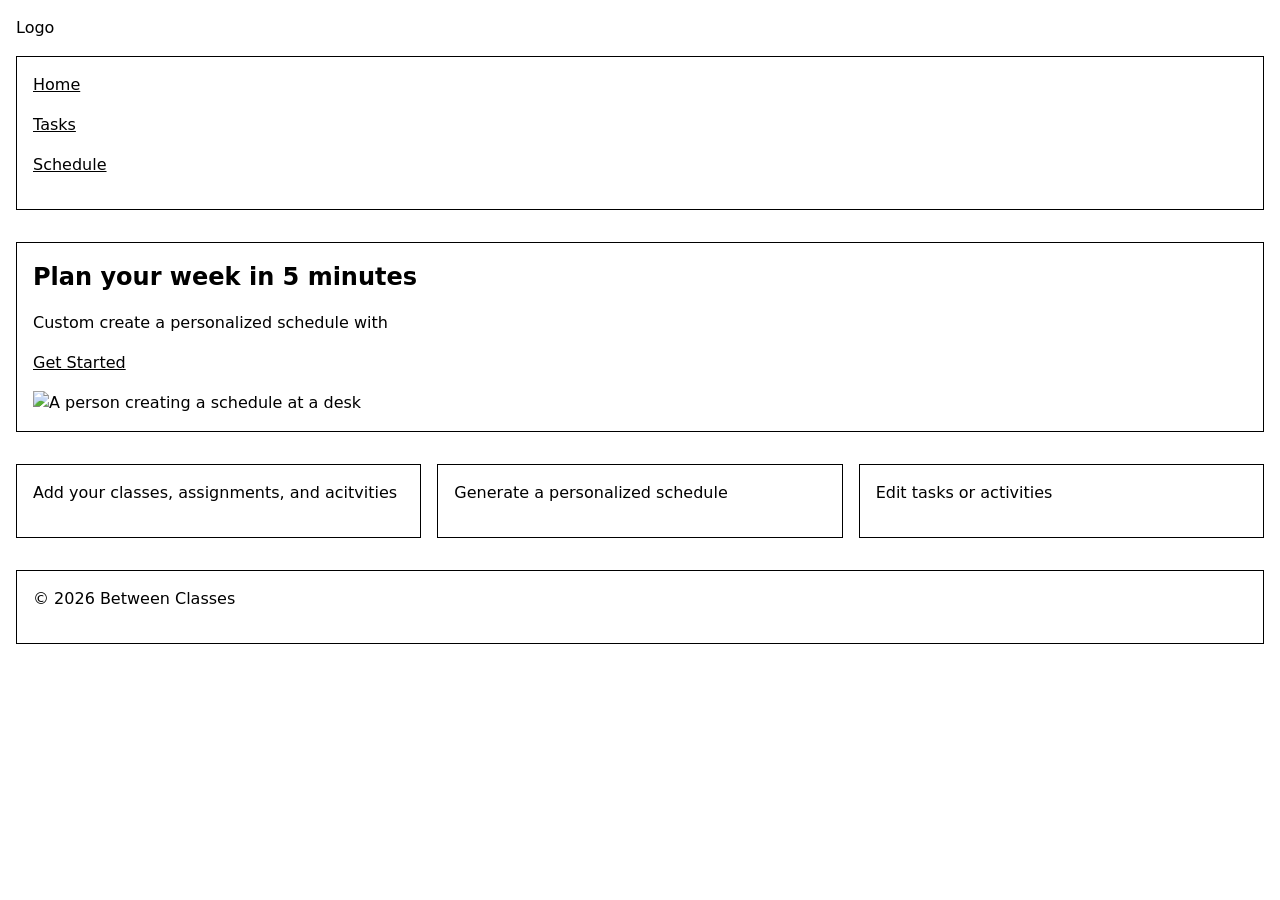
==== home.html @ 4d96de3d "Replace placeholder text with real content" ====
<!doctype html>
<html lang="en">
  <head>
    <meta charset="UTF-8" />
    <meta name="viewport" content="width=device-width, initial-scale=1.0" />
    <title>Home | [Project Name]</title>
    <link rel="stylesheet" href="style.css" />
  </head>
  <body>
    <main class="page">
    <!--NAVIGATION-->
      <header class="nav">
        <p>Logo</p>
        <nav>
          <p><a href="home.html">Home</a></p>  
          <p><a href ="tasks.html">Tasks</a></p>
          <p><a href ="schedule.html">Schedule</a></p>
        </nav>
      </header>

    <!--HERO SECTION-->
      <section class="hero">
        <h1>Plan your week in 5 minutes</h1>
        <p>Custom create a personalized schedule with</p>
        <p><a href="tasks.html">Get Started</a></p>
        <img src="https://picsum.photos/800/600" alt="A person creating a schedule at a desk">
      </section>

    <!--HOW IT WORKS-->
      <section class="to_do">
        <p>Add your classes, assignments, and acitvities</p>
      </section>

      <section class="create">
        <p>Generate a personalized schedule</p>
      </section>

      <section class="edit">
        <p>Edit tasks or activities</p>
      </section>

    <!--FOOTER-->
       <footer class="footer">
        <p>© 2026 Between Classes</p>
      </footer>
    
     </main>
  </body>
</html>
---- style.css ----
/* === RESET === */
*,
*::before,
*::after {
  margin: 0;
  padding: 0;
  box-sizing: border-box;
}

/* START BELOW */

.page {
  display: grid;
  grid-template-columns: repeat(12, 1fr);
  gap: 1rem;
}

img {
  max-width: 100%;
  height: auto;
}

.nav,
.hero,
.input,
.generate, /* Fixed a gap- changed to full width */
.calendar,
.footer {
grid-column: 1 / 13;
}

/* Decided to split this section into 3 groups */
.to_do {
grid-column: 1 / 5;
}

.create {
grid-column: 5 / 9;
}

.edit {
grid-column: 9 / 13;
}

body {
  font-family: system-ui, sans-serif;
  line-height: 1.5;
  padding: 1rem;
}

nav {
  border: 1px solid black;
  padding: 1rem;
  margin-bottom: 1rem;
}

section, footer {
  border: 1px solid black;
  padding: 1rem;
  margin-bottom: 1rem;
}

button {
  padding: 0.5rem;
  margin-bottom: 1rem;
}

h1, h2, p {
  margin-bottom: 1rem;
}

a {
  color: black;
}

@media (max-width: 445px) {
  .to_do,
  .create,
  .edit {
    grid-column: 1 / 13; 
  }
}

@media (max-width: 270px) {
  .input {
    overflow-wrap: break-word;
    word-wrap: break-word;
  }
}
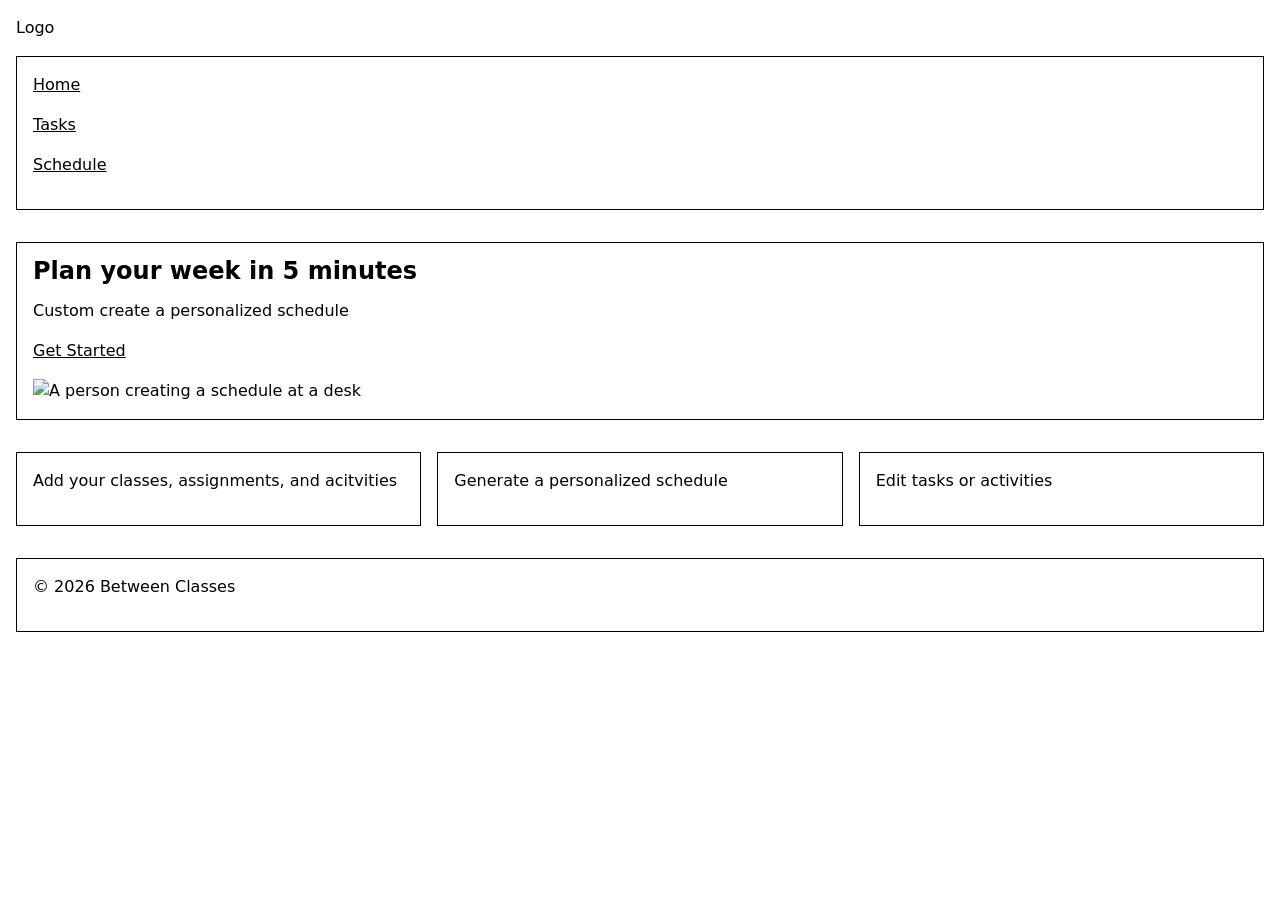
==== commit 0887e5e2: "Remove fixed heights, let content size sections" ====
--- a/home.html
+++ b/home.html
@@ -21,7 +21,7 @@
     <!--HERO SECTION-->
       <section class="hero">
         <h1>Plan your week in 5 minutes</h1>
-        <p>Custom create a personalized schedule with</p>
+        <p>Custom create a personalized schedule</p>
         <p><a href="tasks.html">Get Started</a></p>
         <img src="https://picsum.photos/800/600" alt="A person creating a schedule at a desk">
       </section>
--- a/style.css
+++ b/style.css
@@ -32,19 +32,22 @@
 /* Decided to split this section into 3 groups */
 .to_do {
 grid-column: 1 / 5;
+max-width: 65ch
 }
 
 .create {
 grid-column: 5 / 9;
+max-width: 65ch
 }
 
 .edit {
 grid-column: 9 / 13;
+max-width: 65ch
 }
 
 body {
   font-family: system-ui, sans-serif;
-  line-height: 1.5;
+  line-height: 1.5rem;
   padding: 1rem;
 }
 
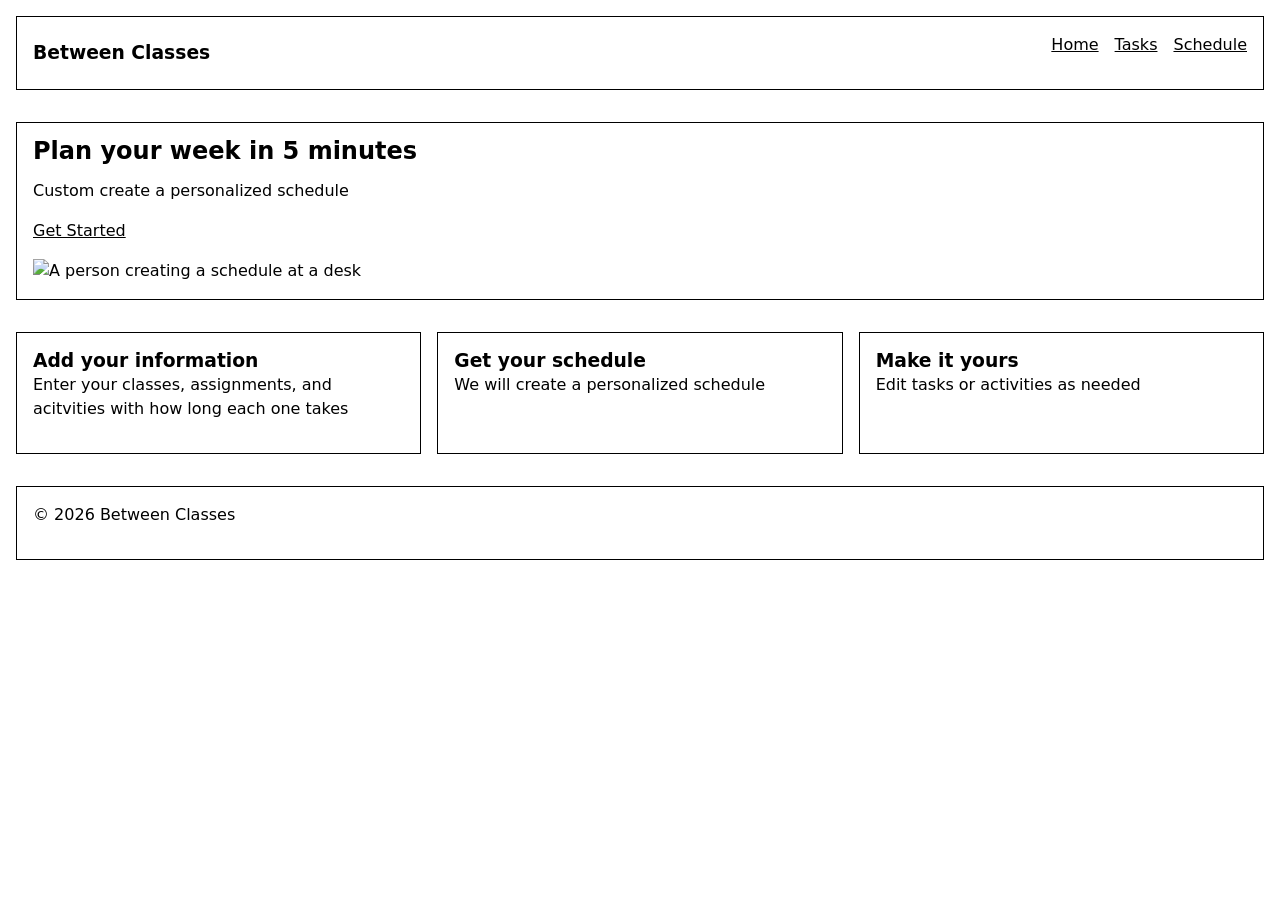
==== commit 24efa4ce: "Add layout audit and Make nav a flex row" ====
--- a/home.html
+++ b/home.html
@@ -10,11 +10,12 @@
     <main class="page">
     <!--NAVIGATION-->
       <header class="nav">
-        <p>Logo</p>
         <nav>
-          <p><a href="home.html">Home</a></p>  
-          <p><a href ="tasks.html">Tasks</a></p>
-          <p><a href ="schedule.html">Schedule</a></p>
+          <h3>Between Classes</h3>
+          <div class="nav-links">
+              <p><a href="home.html">Home</a></p>  
+              <p><a href ="tasks.html">Tasks</a></p>
+              <p><a href ="schedule.html">Schedule</a></p>
         </nav>
       </header>
 
@@ -28,15 +29,18 @@
 
     <!--HOW IT WORKS-->
       <section class="to_do">
-        <p>Add your classes, assignments, and acitvities</p>
+        <h3>Add your information</h3>
+        <p>Enter your classes, assignments, and acitvities with how long each one takes</p>
       </section>
 
       <section class="create">
-        <p>Generate a personalized schedule</p>
+        <h3> Get your schedule</h3>
+        <p>We will create a personalized schedule</p>
       </section>
 
       <section class="edit">
-        <p>Edit tasks or activities</p>
+        <h3>Make it yours</h3>
+        <p>Edit tasks or activities as needed</p>
       </section>
 
     <!--FOOTER-->
--- a/style.css
+++ b/style.css
@@ -27,6 +27,19 @@
 .calendar,
 .footer {
 grid-column: 1 / 13;
+}
+
+
+nav {
+  display: flex;
+  justify-content: space-between;
+  align-items: center;
+  gap: 1rem;
+}
+
+.nav-links {
+  display: flex;
+  gap: 1rem;
 }
 
 /* Decided to split this section into 3 groups */
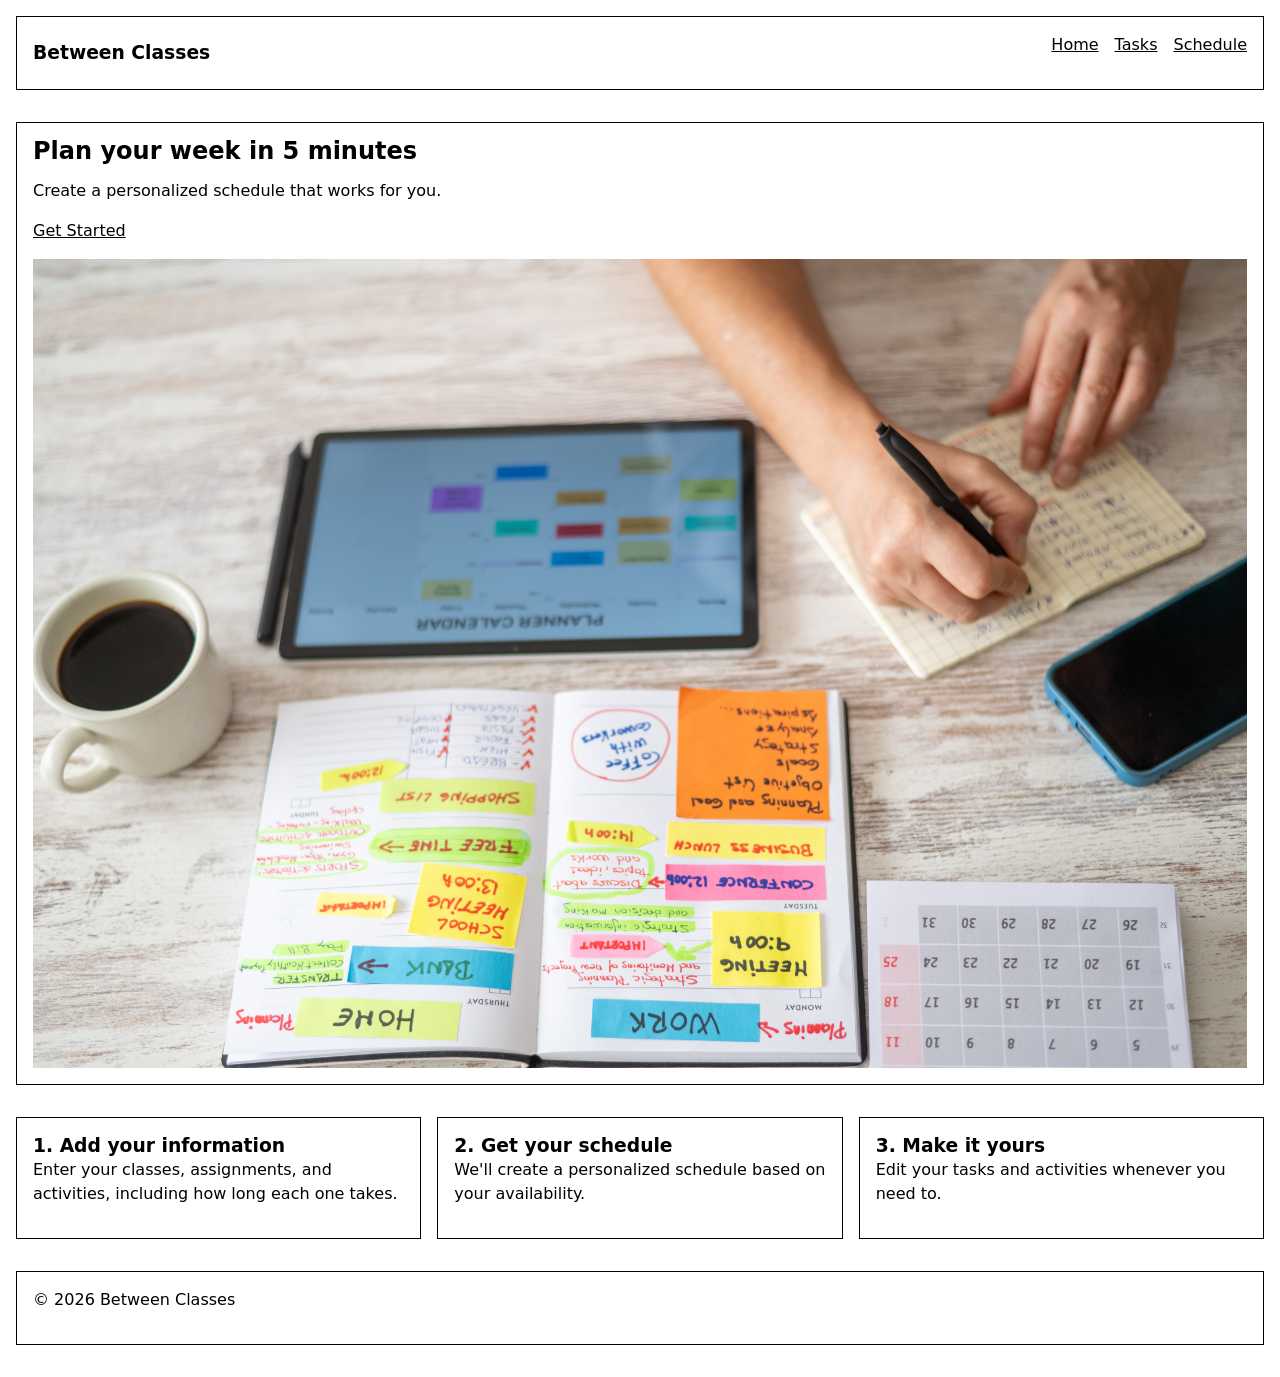
==== commit 08466475: "fixed comments form last homework" ====
--- a/home.html
+++ b/home.html
@@ -1,54 +1,63 @@
+
 <!doctype html>
 <html lang="en">
   <head>
     <meta charset="UTF-8" />
     <meta name="viewport" content="width=device-width, initial-scale=1.0" />
-    <title>Home | [Project Name]</title>
+    <title>Home | Between Classes</title>
     <link rel="stylesheet" href="style.css" />
   </head>
+
   <body>
     <main class="page">
-    <!--NAVIGATION-->
+
+      <!-- NAVIGATION -->
       <header class="nav">
         <nav>
           <h3>Between Classes</h3>
+
           <div class="nav-links">
-              <p><a href="home.html">Home</a></p>  
-              <p><a href ="tasks.html">Tasks</a></p>
-              <p><a href ="schedule.html">Schedule</a></p>
+            <p><a href="home.html">Home</a></p>
+            <p><a href="tasks.html">Tasks</a></p>
+            <p><a href="schedule.html">Schedule</a></p>
+          </div>
         </nav>
       </header>
 
-    <!--HERO SECTION-->
+      <!-- HERO SECTION -->
       <section class="hero">
         <h1>Plan your week in 5 minutes</h1>
-        <p>Custom create a personalized schedule</p>
+        <p>Create a personalized schedule that works for you.</p>
         <p><a href="tasks.html">Get Started</a></p>
-        <img src="https://picsum.photos/800/600" alt="A person creating a schedule at a desk">
+
+        <img
+          src="AdobeStock_2180172801.jpeg"
+          alt="A person creating a schedule at a desk"
+        />
       </section>
 
-    <!--HOW IT WORKS-->
+      <!-- HOW IT WORKS -->
       <section class="to_do">
-        <h3>Add your information</h3>
-        <p>Enter your classes, assignments, and acitvities with how long each one takes</p>
+        <h3>1. Add your information</h3>
+        <p>Enter your classes, assignments, and activities, including how long each one takes.</p>
       </section>
 
       <section class="create">
-        <h3> Get your schedule</h3>
-        <p>We will create a personalized schedule</p>
+        <h3>2. Get your schedule</h3>
+        <p>We'll create a personalized schedule based on your availability.</p>
       </section>
 
       <section class="edit">
-        <h3>Make it yours</h3>
-        <p>Edit tasks or activities as needed</p>
+        <h3>3. Make it yours</h3>
+        <p>Edit your tasks and activities whenever you need to.</p>
       </section>
 
-    <!--FOOTER-->
-       <footer class="footer">
+      <!-- FOOTER -->
+      <footer class="footer">
         <p>© 2026 Between Classes</p>
       </footer>
-    
-     </main>
+
+    </main>
   </body>
 </html>
 
--- a/style.css
+++ b/style.css
@@ -40,6 +40,16 @@
 .nav-links {
   display: flex;
   gap: 1rem;
+}
+
+.hero, .to_do, .edit, .create, .input, .calendar {
+  display: flex;
+  flex-direction: column;
+}
+
+.footer {
+  display: flex;
+  flex-direction: row;
 }
 
 /* Decided to split this section into 3 groups */
@@ -95,6 +105,11 @@
   .edit {
     grid-column: 1 / 13; 
   }
+  
+  nav {
+    flex-direction: column;
+    align-items: flex-start;
+  }
 }
 
 @media (max-width: 270px) {
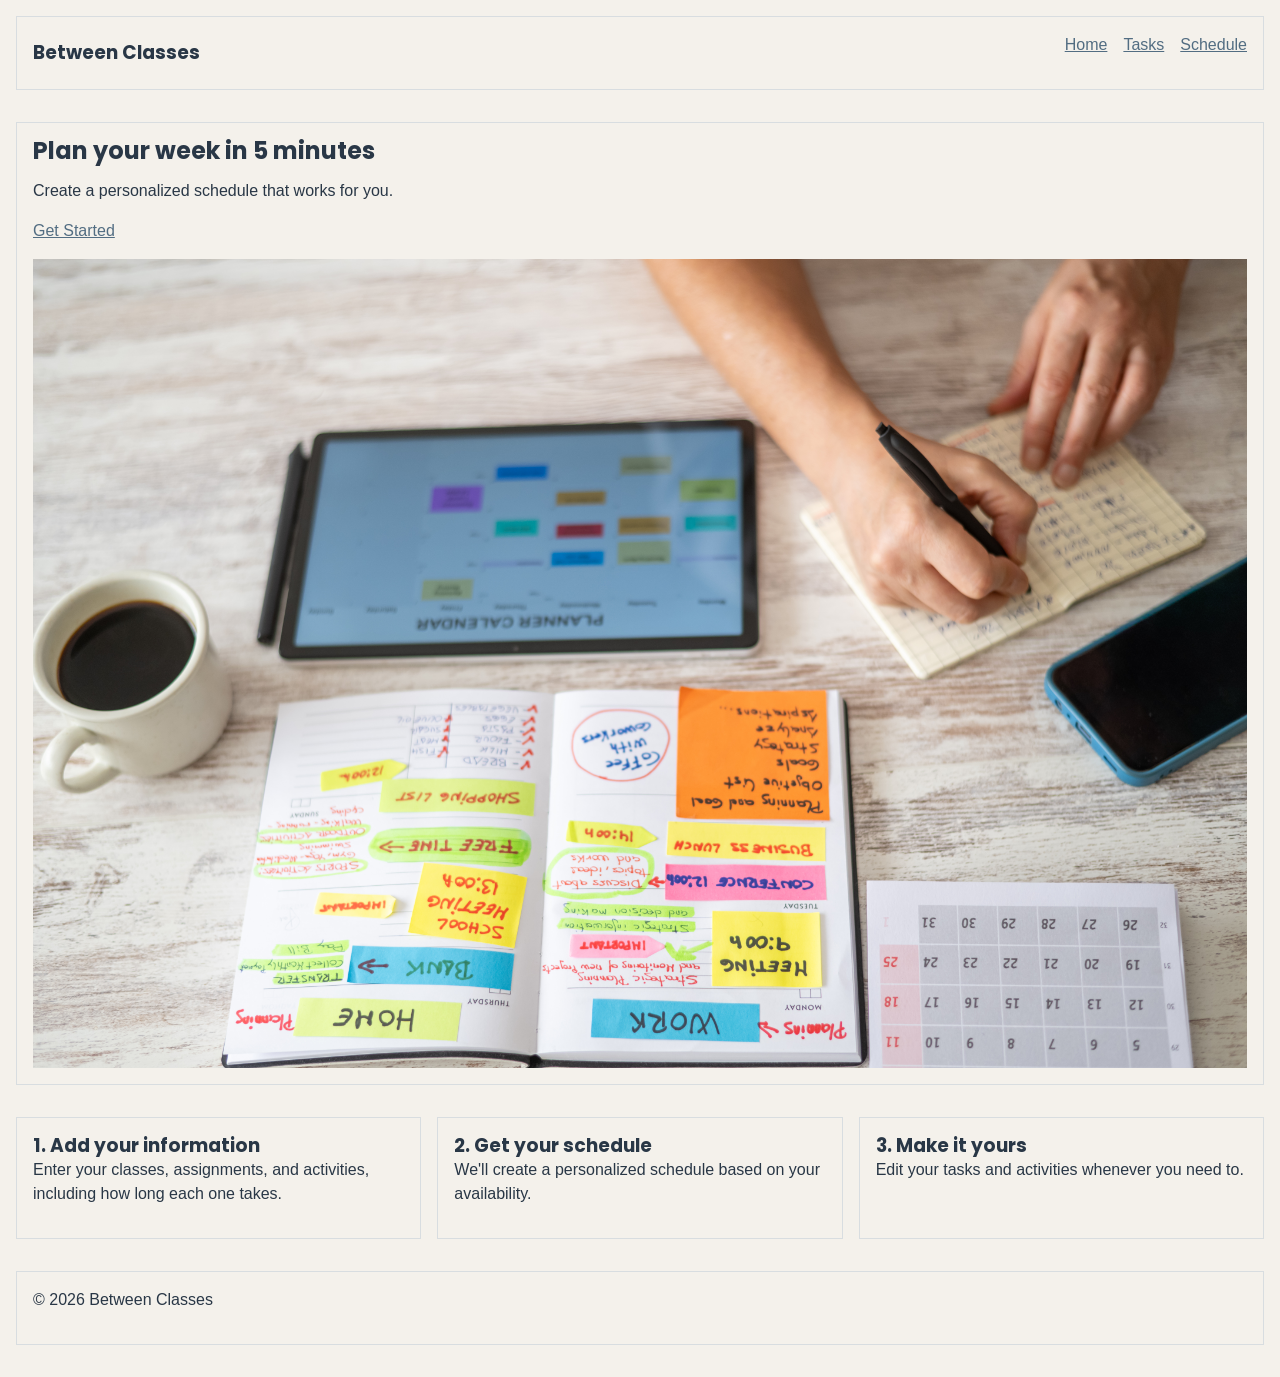
==== commit e6467cc5: "Add custom properties" ====
--- a/home.html
+++ b/home.html
@@ -5,6 +5,9 @@
     <meta charset="UTF-8" />
     <meta name="viewport" content="width=device-width, initial-scale=1.0" />
     <title>Home | Between Classes</title>
+    <link rel="preconnect" href="https://fonts.googleapis.com">
+    <link rel="preconnect" href="https://fonts.gstatic.com" crossorigin>
+    <link href="https://fonts.googleapis.com/css2?family=Poppins:wght@400;500;600;700&display=swap" rel="stylesheet">
     <link rel="stylesheet" href="style.css" />
   </head>
 
--- a/style.css
+++ b/style.css
@@ -9,10 +9,35 @@
 
 /* START BELOW */
 
+
+/* === DESIGN VARIABLES === */
+:root {
+  /* COLORS */
+  --color-primary: #526D82;
+  --color-secondary: #A9BDCA;
+  --color-text: #293746;
+  --color-background: #F4F1EB;
+  --color-white: #FFFFFF;
+  --color-border: #D8DDE0;
+  --color-event: #E6EEF2;
+
+  /* SPACING */
+  --space-s: 0.5rem;
+  --space-m: 1rem;
+  --space-l: 2rem;
+
+  /* FONTS */
+  --font-heading: "Poppins", sans-serif;
+  --font-body: Arial, sans-serif;
+}
+
+
+/* === GRID LAYOUT === */
 .page {
   display: grid;
   grid-template-columns: repeat(12, 1fr);
-  gap: 1rem;
+  gap: var(--space-m);
+  background: var(--color-background);
 }
 
 img {
@@ -23,25 +48,31 @@
 .nav,
 .hero,
 .input,
-.generate, /* Fixed a gap- changed to full width */
+.generate,
 .calendar,
 .footer {
-grid-column: 1 / 13;
+  grid-column: 1 / 13;
 }
 
 
+/* === NAVIGATION === */
 nav {
   display: flex;
   justify-content: space-between;
   align-items: center;
-  gap: 1rem;
+  gap: var(--space-m);
+  border: 1px solid var(--color-border);
+  padding: var(--space-m);
+  margin-bottom: var(--space-m);
 }
 
 .nav-links {
   display: flex;
-  gap: 1rem;
+  gap: var(--space-m);
 }
 
+
+/* === SECTIONS === */
 .hero, .to_do, .edit, .create, .input, .calendar {
   display: flex;
   flex-direction: column;
@@ -52,60 +83,85 @@
   flex-direction: row;
 }
 
-/* Decided to split this section into 3 groups */
+
+/* === HOW IT WORKS === */
 .to_do {
-grid-column: 1 / 5;
-max-width: 65ch
+  grid-column: 1 / 5;
 }
 
 .create {
-grid-column: 5 / 9;
-max-width: 65ch
+  grid-column: 5 / 9;
 }
 
 .edit {
-grid-column: 9 / 13;
-max-width: 65ch
+  grid-column: 9 / 13;
 }
 
+
+/* === GENERAL STYLING === */
 body {
-  font-family: system-ui, sans-serif;
+  font-family: var(--font-body);
   line-height: 1.5rem;
-  padding: 1rem;
-}
-
-nav {
-  border: 1px solid black;
-  padding: 1rem;
-  margin-bottom: 1rem;
+  padding: var(--space-m);
+  background: var(--color-background);
+  color: var(--color-text);
 }
 
 section, footer {
-  border: 1px solid black;
-  padding: 1rem;
-  margin-bottom: 1rem;
+  border: 1px solid var(--color-border);
+  padding: var(--space-m);
+  margin-bottom: var(--space-m);
+}
+
+h1, h2, p {
+  margin-bottom: var(--space-m);
+}
+
+h1, h2, h3 {
+  font-family: var(--font-heading);
 }
 
 button {
-  padding: 0.5rem;
-  margin-bottom: 1rem;
-}
-
-h1, h2, p {
-  margin-bottom: 1rem;
+  padding: var(--space-s);
+  margin-bottom: var(--space-m);
+  background: var(--color-primary);
+  color: var(--color-white);
+  border: none;
 }
 
 a {
-  color: black;
+  color: var(--color-primary);
 }
 
+
+/* === WEEKLY CALENDAR === */
+.week-grid {
+  display: grid;
+  grid-template-columns: repeat(7, 1fr);
+  gap: var(--space-s);
+}
+
+.day {
+  border: 1px solid var(--color-border);
+  background: var(--color-white);
+  padding: var(--space-s);
+  min-width: 0;
+}
+
+.day a {
+  background: var(--color-event);
+  color: var(--color-primary);
+}
+
+
+/* === MEDIA QUERY === */
 @media (max-width: 445px) {
   .to_do,
   .create,
   .edit {
-    grid-column: 1 / 13; 
+    grid-column: 1 / 13;
   }
-  
+
   nav {
     flex-direction: column;
     align-items: flex-start;
@@ -118,3 +174,9 @@
     word-wrap: break-word;
   }
 }
+
+@media (max-width: 930px) {
+  .week-grid {
+    grid-template-columns: repeat(2, 1fr);
+  }
+}
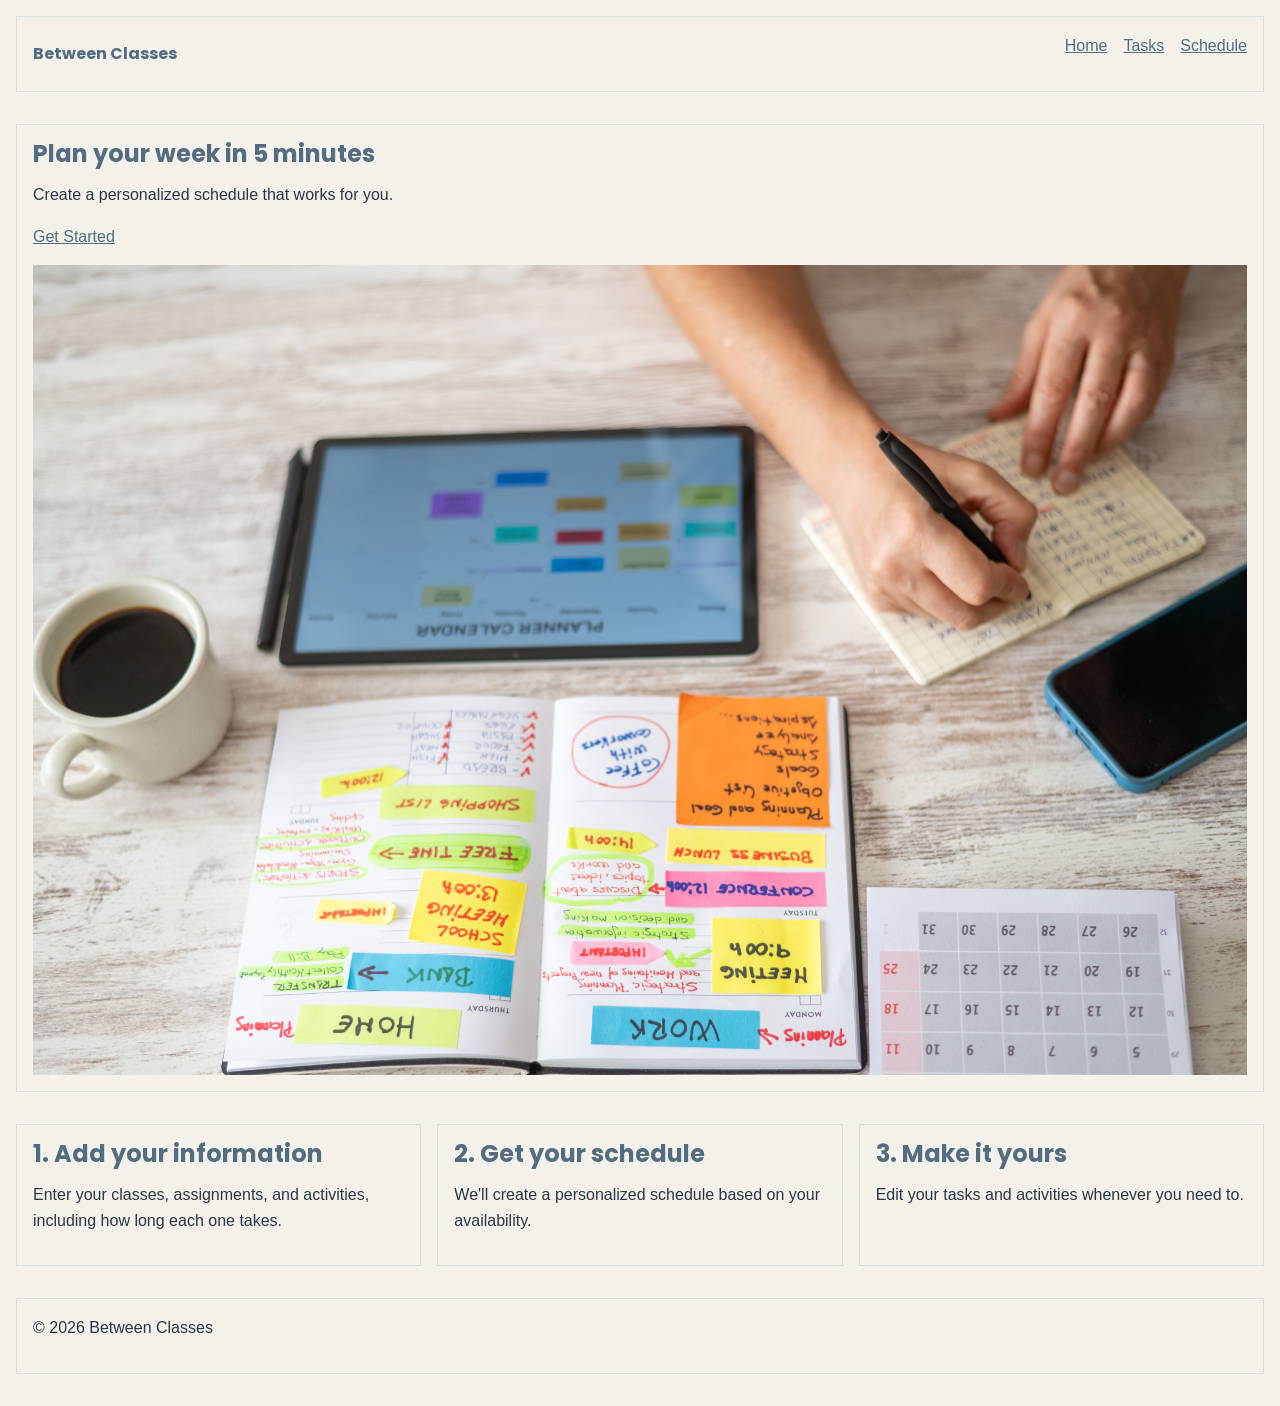
==== commit d984b6c2: "Fix accessibility issues" ====
--- a/home.html
+++ b/home.html
@@ -17,8 +17,7 @@
       <!-- NAVIGATION -->
       <header class="nav">
         <nav>
-          <h3>Between Classes</h3>
-
+          <p class="logo">Between Classes</p>
           <div class="nav-links">
             <p><a href="home.html">Home</a></p>
             <p><a href="tasks.html">Tasks</a></p>
@@ -41,17 +40,17 @@
 
       <!-- HOW IT WORKS -->
       <section class="to_do">
-        <h3>1. Add your information</h3>
+        <h2>1. Add your information</h2>
         <p>Enter your classes, assignments, and activities, including how long each one takes.</p>
       </section>
 
       <section class="create">
-        <h3>2. Get your schedule</h3>
+        <h2>2. Get your schedule</h2>
         <p>We'll create a personalized schedule based on your availability.</p>
       </section>
 
       <section class="edit">
-        <h3>3. Make it yours</h3>
+        <h2>3. Make it yours</h2>
         <p>Edit your tasks and activities whenever you need to.</p>
       </section>
 
--- a/style.css
+++ b/style.css
@@ -19,7 +19,6 @@
   --color-background: #F4F1EB;
   --color-white: #FFFFFF;
   --color-border: #D8DDE0;
-  --color-event: #E6EEF2;
 
   /* SPACING */
   --space-s: 0.5rem;
@@ -40,17 +39,21 @@
   background: var(--color-background);
 }
 
+.logo {
+  color: var(--color-primary);
+  font-family: var(--font-heading);
+  font-weight: 700;
+  font-size: var(--space-m);
+  margin-bottom: 0;
+}
+
 img {
   max-width: 100%;
   height: auto;
+  display: block;
 }
 
-.nav,
-.hero,
-.input,
-.generate,
-.calendar,
-.footer {
+.nav,.hero,.input,.generate,.calendar,.footer {
   grid-column: 1 / 13;
 }
 
@@ -73,16 +76,9 @@
 
 
 /* === SECTIONS === */
-.hero, .to_do, .edit, .create, .input, .calendar {
-  display: flex;
-  flex-direction: column;
+.hero, .to_do, .edit, .create, .input, .calendar, .footer {
+    grid-column: 1 / 13;
 }
-
-.footer {
-  display: flex;
-  flex-direction: row;
-}
-
 
 /* === HOW IT WORKS === */
 .to_do {
@@ -101,10 +97,14 @@
 /* === GENERAL STYLING === */
 body {
   font-family: var(--font-body);
-  line-height: 1.5rem;
+  line-height: 1.6rem;
   padding: var(--space-m);
   background: var(--color-background);
   color: var(--color-text);
+}
+
+p {
+  max-width: 65ch;
 }
 
 section, footer {
@@ -117,8 +117,10 @@
   margin-bottom: var(--space-m);
 }
 
-h1, h2, h3 {
+h1, h2 {
   font-family: var(--font-heading);
+  color: var(--color-primary);
+
 }
 
 button {
@@ -149,7 +151,6 @@
 }
 
 .day a {
-  background: var(--color-event);
   color: var(--color-primary);
 }
 
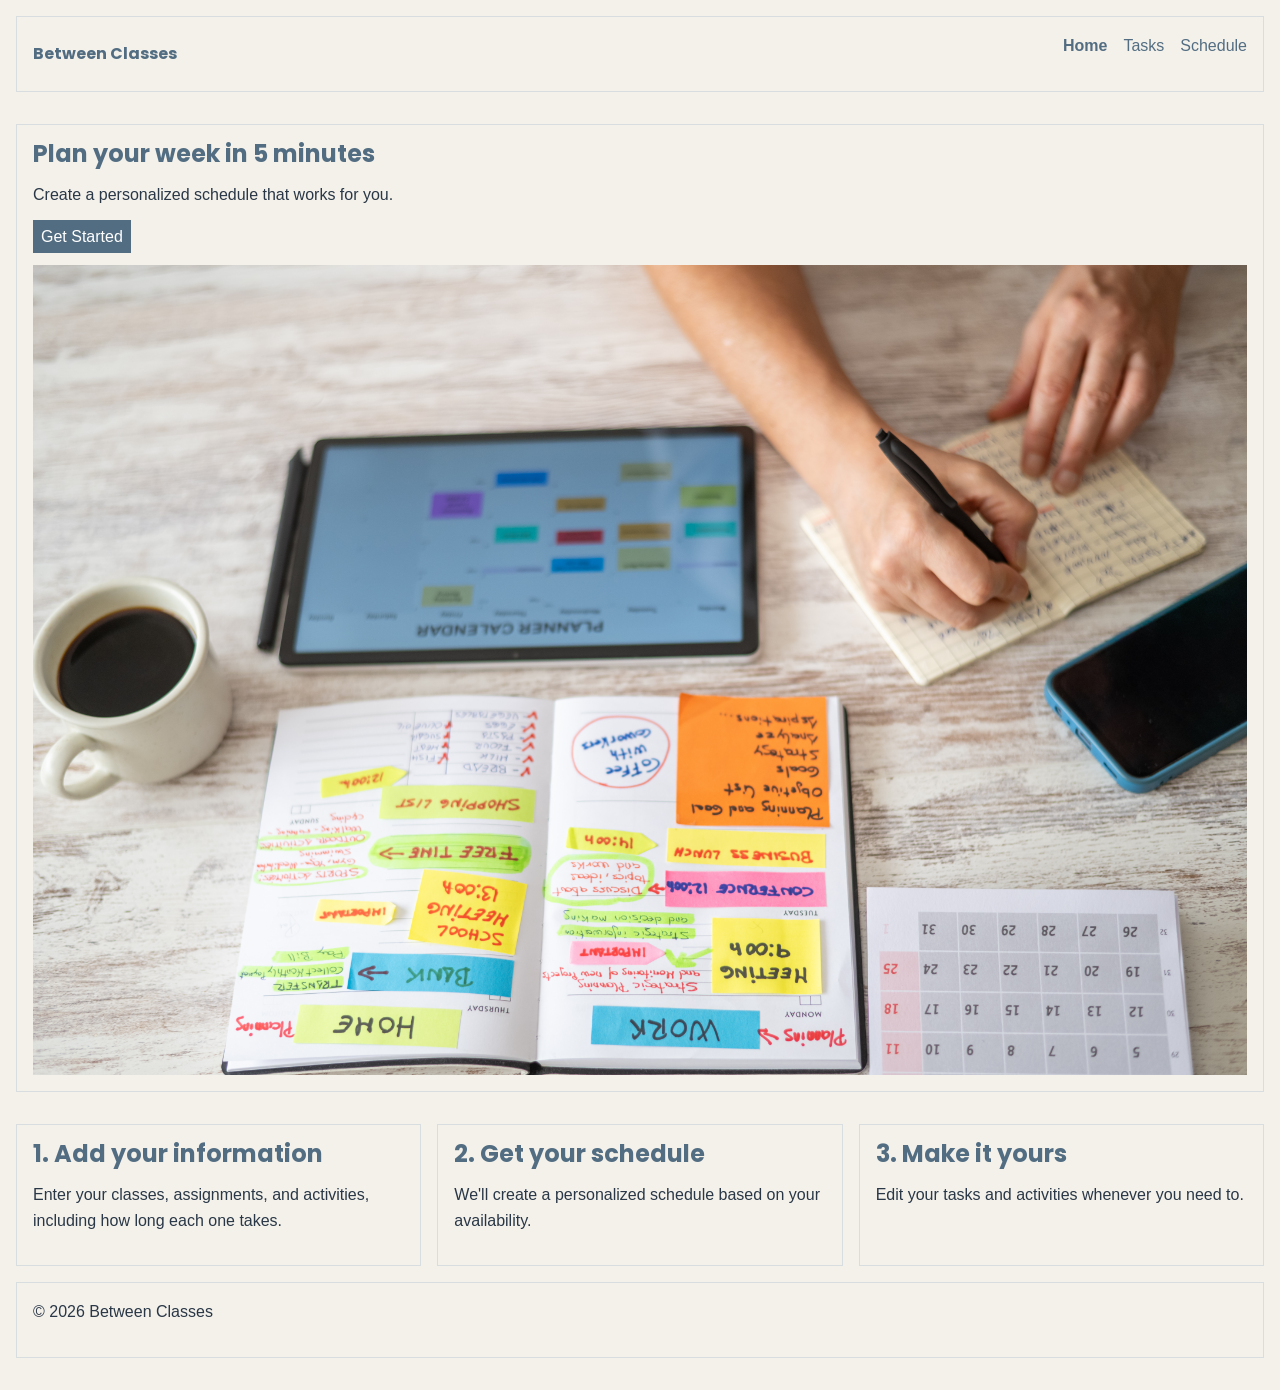
==== commit 7c521537: "Add reflection" ====
--- a/home.html
+++ b/home.html
@@ -19,7 +19,7 @@
         <nav>
           <p class="logo">Between Classes</p>
           <div class="nav-links">
-            <p><a href="home.html">Home</a></p>
+            <p><a href="home.html" class="current">Home</a></p>
             <p><a href="tasks.html">Tasks</a></p>
             <p><a href="schedule.html">Schedule</a></p>
           </div>
@@ -30,7 +30,7 @@
       <section class="hero">
         <h1>Plan your week in 5 minutes</h1>
         <p>Create a personalized schedule that works for you.</p>
-        <p><a href="tasks.html">Get Started</a></p>
+        <p class="start"><a href="tasks.html">Get Started</a></p>
 
         <img
           src="AdobeStock_2180172801.jpeg"
@@ -53,13 +53,13 @@
         <h2>3. Make it yours</h2>
         <p>Edit your tasks and activities whenever you need to.</p>
       </section>
+    </main>
 
-      <!-- FOOTER -->
-      <footer class="footer">
-        <p>© 2026 Between Classes</p>
-      </footer>
+    <!-- FOOTER -->
+    <footer class="footer">
+      <p>© 2026 Between Classes</p>
+    </footer>
 
-    </main>
   </body>
 </html>
 
--- a/style.css
+++ b/style.css
@@ -123,18 +123,40 @@
 
 }
 
-button {
+button, .start a {
   padding: var(--space-s);
   margin-bottom: var(--space-m);
   background: var(--color-primary);
   color: var(--color-white);
   border: none;
+  cursor: pointer;
+
 }
 
 a {
   color: var(--color-primary);
-}
-
+  text-decoration: none;
+  cursor: pointer;
+}
+
+a:focus-visible,
+button:focus-visible,
+input:focus-visible {
+  outline: 3px solid var(--color-primary);
+  outline-offset: 3px;
+}
+
+a:hover, 
+a:active,
+button:hover,
+button:active {
+  opacity: 0.7;
+}
+
+.current {
+  font-weight: bold;
+  text-underline-offset: 4px;
+}
 
 /* === WEEKLY CALENDAR === */
 .week-grid {
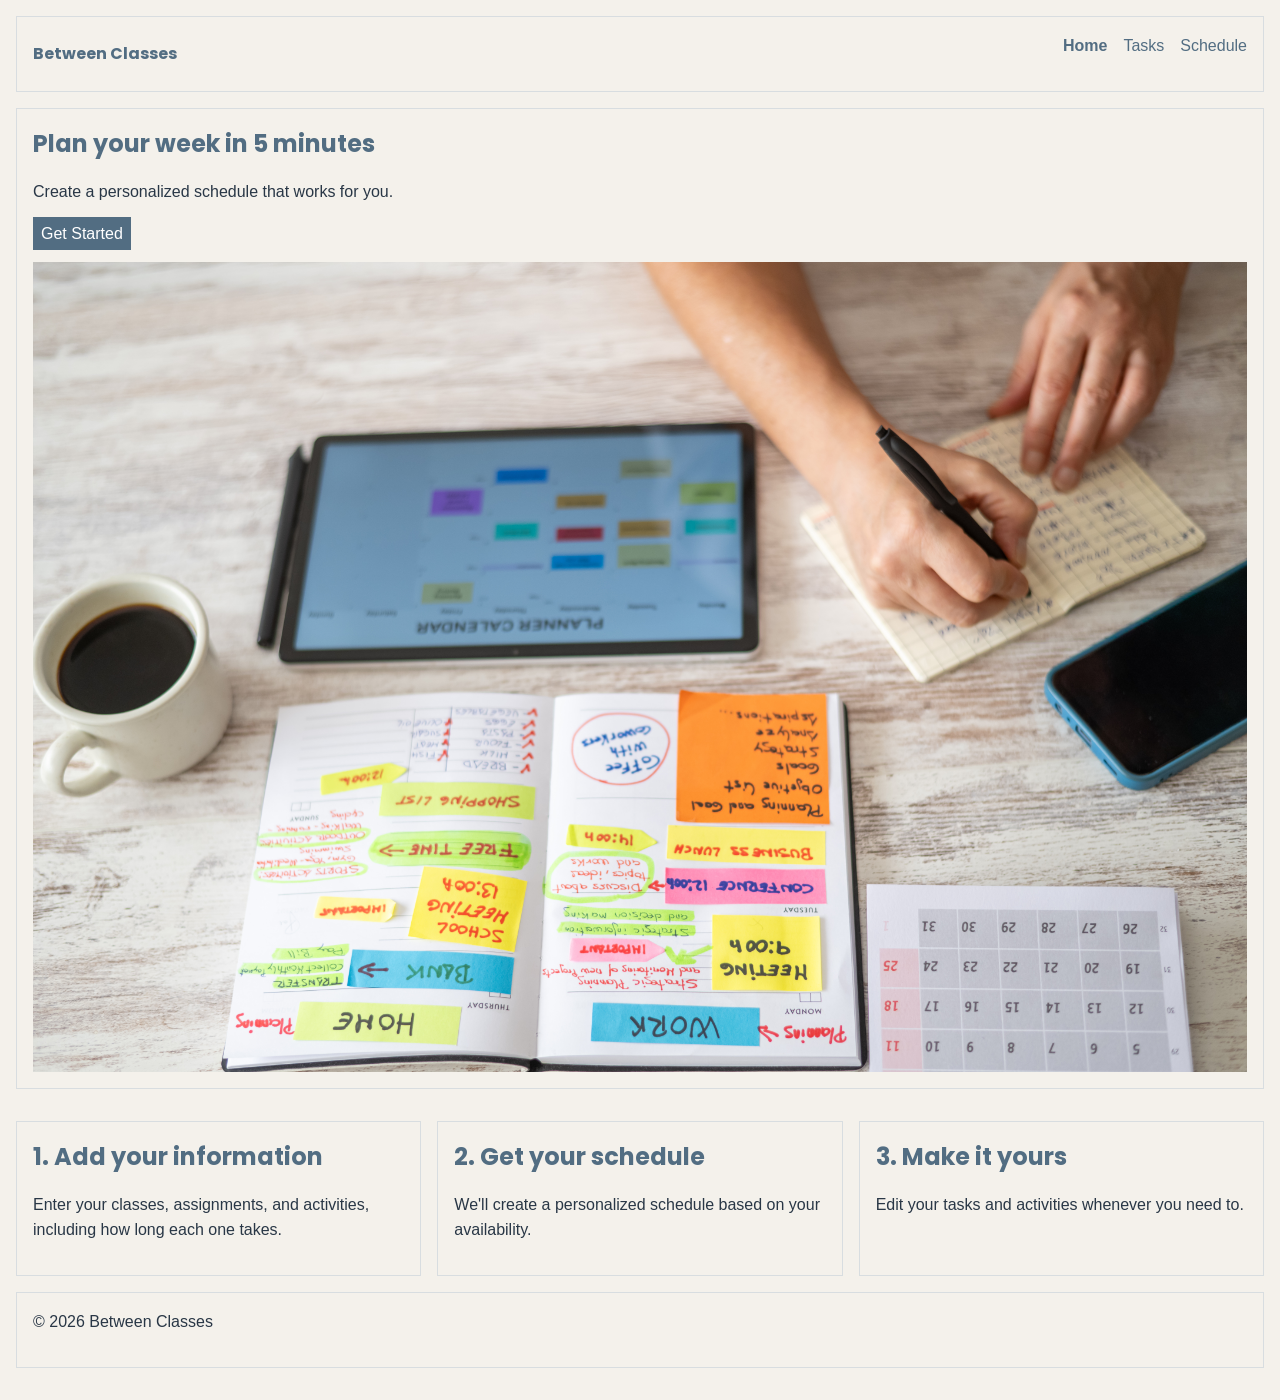
==== commit 15b9ceef: "fix hw" ====
--- a/home.html
+++ b/home.html
@@ -12,20 +12,19 @@
   </head>
 
   <body>
+    <!-- NAVIGATION -->
+    <header class="nav">
+      <nav>
+        <p class="logo">Between Classes</p>
+        <div class="nav-links">
+          <p><a href="home.html" class="current">Home</a></p>
+          <p><a href="tasks.html">Tasks</a></p>
+          <p><a href="schedule.html">Schedule</a></p>
+        </div>
+      </nav>
+    </header>
+
     <main class="page">
-
-      <!-- NAVIGATION -->
-      <header class="nav">
-        <nav>
-          <p class="logo">Between Classes</p>
-          <div class="nav-links">
-            <p><a href="home.html" class="current">Home</a></p>
-            <p><a href="tasks.html">Tasks</a></p>
-            <p><a href="schedule.html">Schedule</a></p>
-          </div>
-        </nav>
-      </header>
-
       <!-- HERO SECTION -->
       <section class="hero">
         <h1>Plan your week in 5 minutes</h1>
--- a/style.css
+++ b/style.css
@@ -97,7 +97,7 @@
 /* === GENERAL STYLING === */
 body {
   font-family: var(--font-body);
-  line-height: 1.6rem;
+  line-height: 1.6;
   padding: var(--space-m);
   background: var(--color-background);
   color: var(--color-text);
